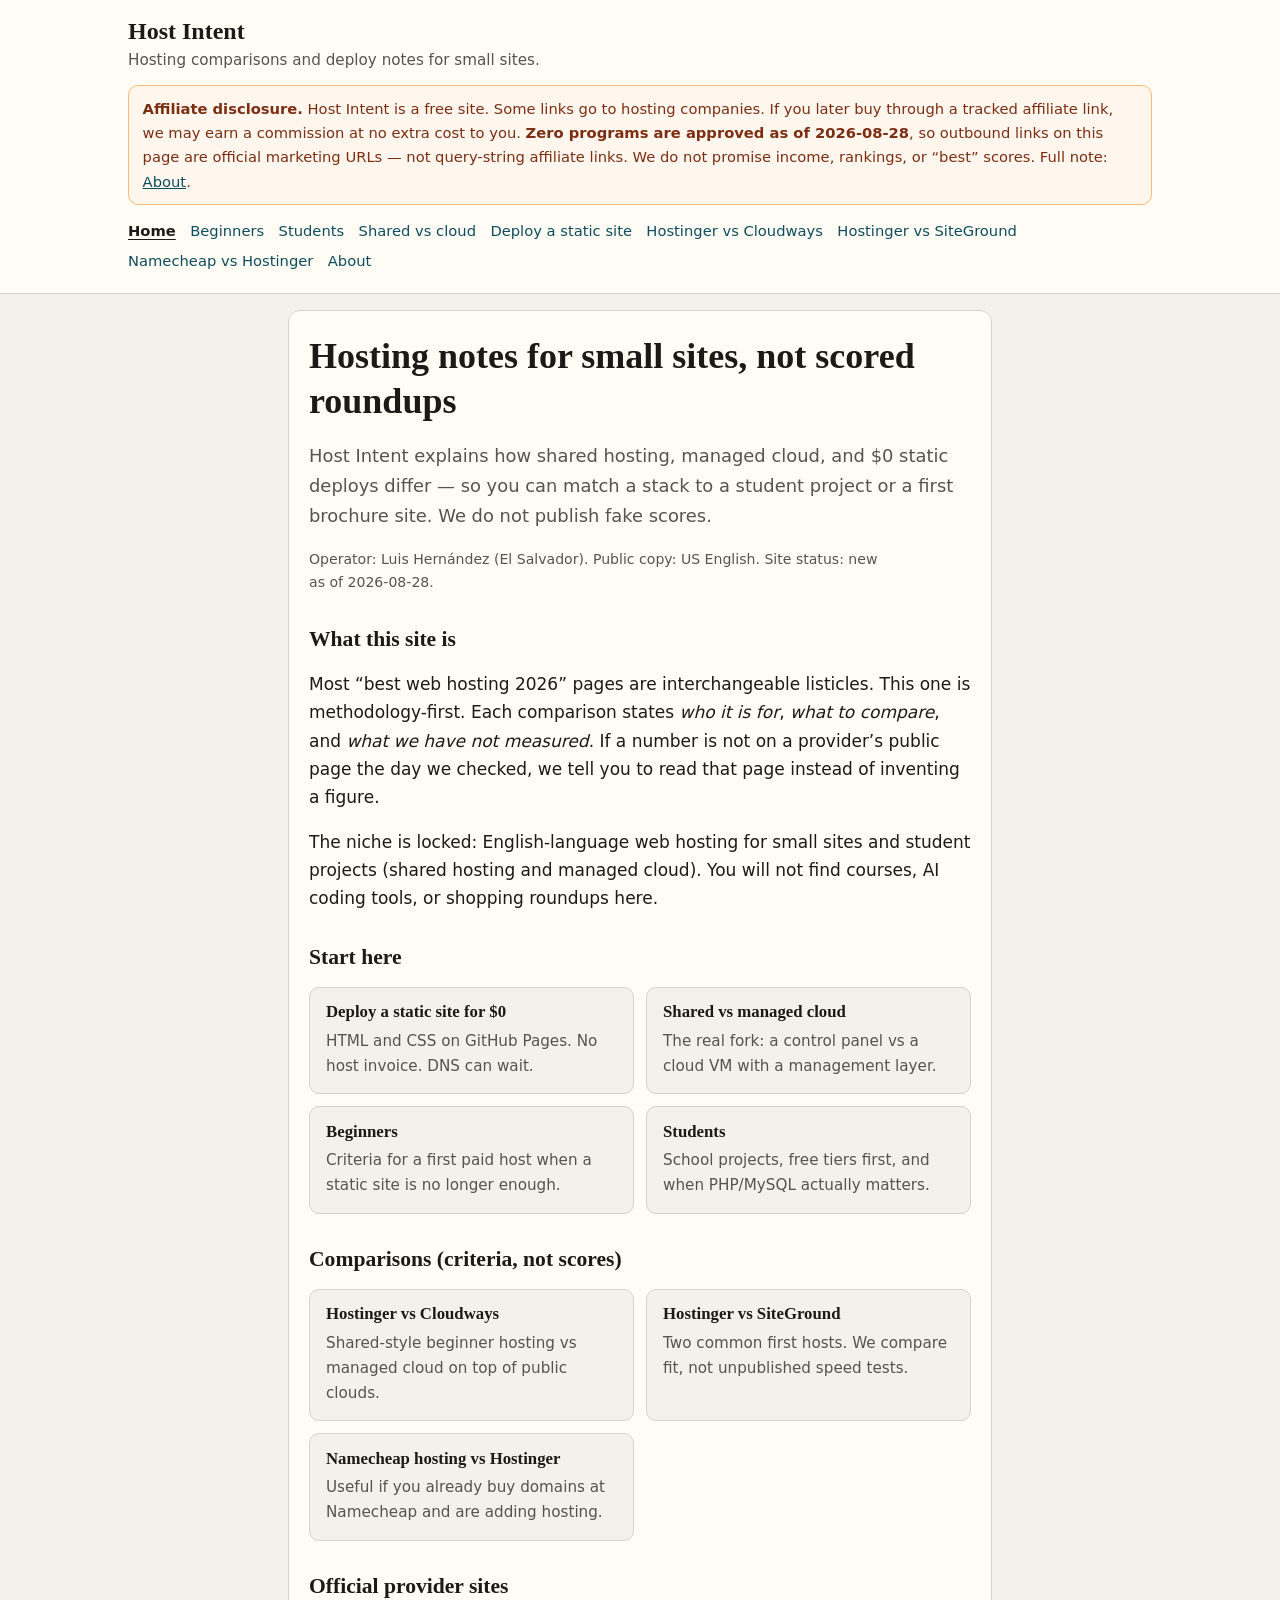
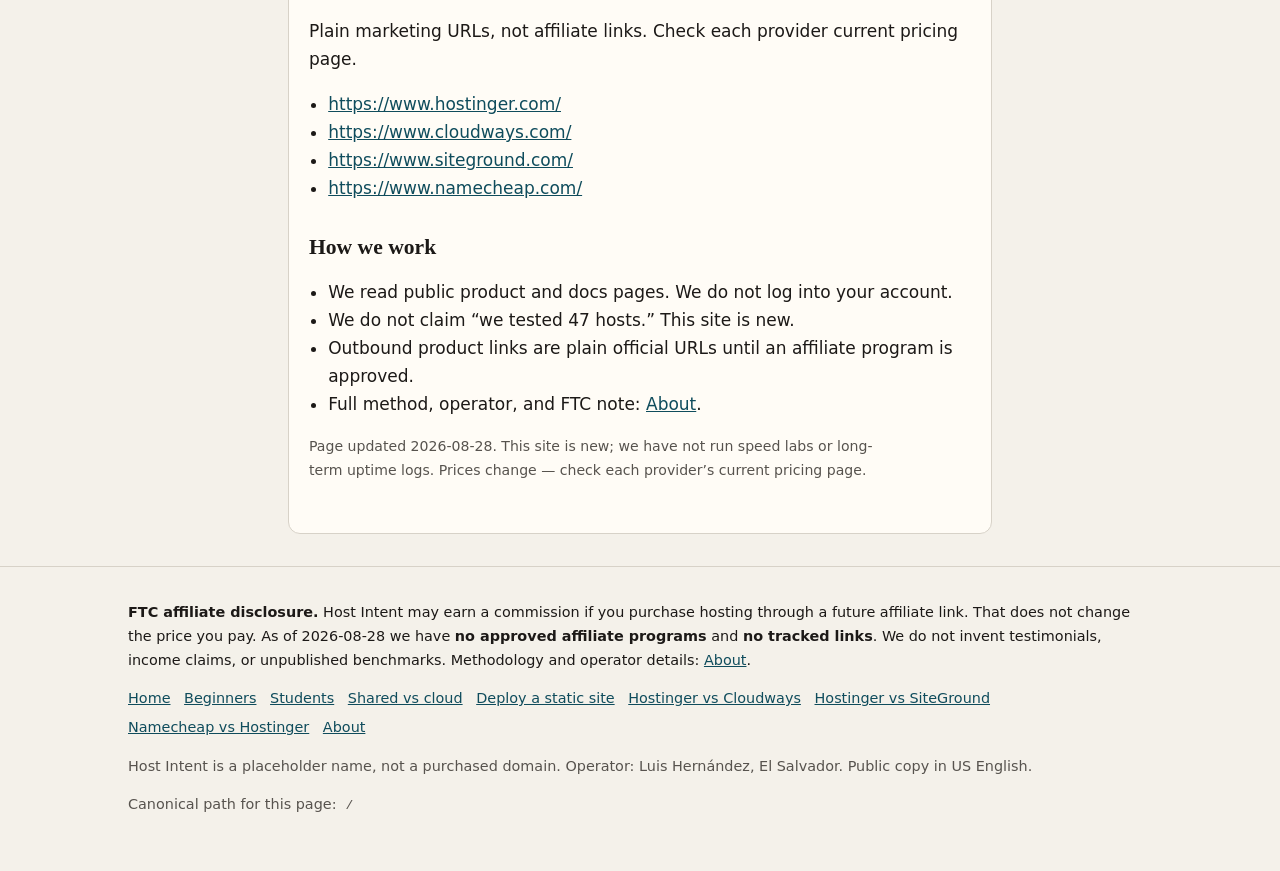
==== index.html @ 9808d824 "Add Host Intent static site (9 intent pages)." ====
<!DOCTYPE html>
<html lang="en-US">
<head>
  <meta charset="utf-8">
  <meta name="viewport" content="width=device-width, initial-scale=1">
  <title>Host Intent — hosting comparisons for small sites</title>
  <meta name="description" content="Hosting comparisons and deploy notes for small sites. Methodology-first, no fake scores. Affiliate disclosure on every page.">
  <meta name="author" content="Luis Hernández">
  <link rel="icon" href="favicon.svg" type="image/svg+xml">
  <link rel="stylesheet" href="css/style.css">
</head>
<body>
  <a class="skip" href="#content">Skip to content</a>
  <header class="site">
    <div class="wrap">
      <p class="brand"><a href="./">Host Intent</a></p>
      <p class="tagline">Hosting comparisons and deploy notes for small sites.</p>
      <p class="ftc-banner"><strong>Affiliate disclosure.</strong> Host Intent is a free site. Some links go to hosting companies. If you later buy through a tracked affiliate link, we may earn a commission at no extra cost to you. <strong>Zero programs are approved as of 2026-08-28</strong>, so outbound links on this page are official marketing URLs — not query-string affiliate links. We do not promise income, rankings, or “best” scores. Full note: <a href="about/">About</a>.</p>
      <nav class="primary" aria-label="Primary"><a href="./" aria-current="page">Home</a>
        <a href="best-web-hosting-for-beginners/">Beginners</a>
        <a href="best-hosting-for-students/">Students</a>
        <a href="shared-vs-managed-cloud-hosting/">Shared vs cloud</a>
        <a href="how-to-deploy-a-static-site/">Deploy a static site</a>
        <a href="hostinger-vs-cloudways/">Hostinger vs Cloudways</a>
        <a href="hostinger-vs-siteground/">Hostinger vs SiteGround</a>
        <a href="namecheap-hosting-vs-hostinger/">Namecheap vs Hostinger</a>
        <a href="about/">About</a>
      </nav>
    </div>
  </header>
  <main id="content">
    
    <h1>Hosting notes for small sites, not scored roundups</h1>
    <p class="lede">Host Intent explains how shared hosting, managed cloud, and $0 static deploys differ — so you can match a stack to a student project or a first brochure site. We do not publish fake scores.</p>
    <p class="meta">Operator: Luis Hernández (El Salvador). Public copy: US English. Site status: new as of 2026-08-28.</p>

    <h2>What this site is</h2>
    <p>Most “best web hosting 2026” pages are interchangeable listicles. This one is methodology-first. Each comparison states <em>who it is for</em>, <em>what to compare</em>, and <em>what we have not measured</em>. If a number is not on a provider’s public page the day we checked, we tell you to read that page instead of inventing a figure.</p>
    <p>The niche is locked: English-language web hosting for small sites and student projects (shared hosting and managed cloud). You will not find courses, AI coding tools, or shopping roundups here.</p>

    <h2>Start here</h2>
    <div class="cards">
      <a class="card" href="how-to-deploy-a-static-site/">
        <h3>Deploy a static site for $0</h3>
        <p>HTML and CSS on GitHub Pages. No host invoice. DNS can wait.</p>
      </a>
      <a class="card" href="shared-vs-managed-cloud-hosting/">
        <h3>Shared vs managed cloud</h3>
        <p>The real fork: a control panel vs a cloud VM with a management layer.</p>
      </a>
      <a class="card" href="best-web-hosting-for-beginners/">
        <h3>Beginners</h3>
        <p>Criteria for a first paid host when a static site is no longer enough.</p>
      </a>
      <a class="card" href="best-hosting-for-students/">
        <h3>Students</h3>
        <p>School projects, free tiers first, and when PHP/MySQL actually matters.</p>
      </a>
    </div>

    <h2>Comparisons (criteria, not scores)</h2>
    <div class="cards">
      <a class="card" href="hostinger-vs-cloudways/">
        <h3>Hostinger vs Cloudways</h3>
        <p>Shared-style beginner hosting vs managed cloud on top of public clouds.</p>
      </a>
      <a class="card" href="hostinger-vs-siteground/">
        <h3>Hostinger vs SiteGround</h3>
        <p>Two common first hosts. We compare fit, not unpublished speed tests.</p>
      </a>
      <a class="card" href="namecheap-hosting-vs-hostinger/">
        <h3>Namecheap hosting vs Hostinger</h3>
        <p>Useful if you already buy domains at Namecheap and are adding hosting.</p>
      </a>
    </div>

    <h2>Official provider sites</h2>
    <p>Plain marketing URLs, not affiliate links. Check each provider current pricing page.</p>
    <ul class="plain official">
      <li><a href="https://www.hostinger.com/">https://www.hostinger.com/</a></li>
      <li><a href="https://www.cloudways.com/">https://www.cloudways.com/</a></li>
      <li><a href="https://www.siteground.com/">https://www.siteground.com/</a></li>
      <li><a href="https://www.namecheap.com/">https://www.namecheap.com/</a></li>
    </ul>

    <h2>How we work</h2>
    <ul class="plain">
      <li>We read public product and docs pages. We do not log into your account.</li>
      <li>We do not claim “we tested 47 hosts.” This site is new.</li>
      <li>Outbound product links are plain official URLs until an affiliate program is approved.</li>
      <li>Full method, operator, and FTC note: <a href="about/">About</a>.</li>
    </ul>

    <p class="meta">Page updated 2026-08-28. This site is new; we have not run speed labs or long-term uptime logs. Prices change — check each provider’s current pricing page.</p>
  </main>
  <footer class="site">
    <div class="wrap">
      <p class="ftc-footer"><strong>FTC affiliate disclosure.</strong> Host Intent may earn a commission if you purchase hosting through a future affiliate link. That does not change the price you pay. As of 2026-08-28 we have <strong>no approved affiliate programs</strong> and <strong>no tracked links</strong>. We do not invent testimonials, income claims, or unpublished benchmarks. Methodology and operator details: <a href="about/">About</a>.</p>
      <nav aria-label="Footer"><a href="./" aria-current="page">Home</a>
        <a href="best-web-hosting-for-beginners/">Beginners</a>
        <a href="best-hosting-for-students/">Students</a>
        <a href="shared-vs-managed-cloud-hosting/">Shared vs cloud</a>
        <a href="how-to-deploy-a-static-site/">Deploy a static site</a>
        <a href="hostinger-vs-cloudways/">Hostinger vs Cloudways</a>
        <a href="hostinger-vs-siteground/">Hostinger vs SiteGround</a>
        <a href="namecheap-hosting-vs-hostinger/">Namecheap vs Hostinger</a>
        <a href="about/">About</a>
      </nav>
      <p>Host Intent is a placeholder name, not a purchased domain. Operator: Luis Hernández, El Salvador. Public copy in US English.</p>
      <p>Canonical path for this page: <code>/</code></p>
    </div>
  </footer>
</body>
</html>
---- css/style.css ----
/* Host Intent — system fonts only, no CDN, no plugins */
:root {
  --bg: #f4f1ea;
  --paper: #fffcf6;
  --ink: #1c1917;
  --muted: #57534e;
  --line: #d7d2c8;
  --accent: #0f4c5c;
  --accent-hover: #0a3340;
  --warn: #9a3412;
  --focus: #0f4c5c;
  --radius: 10px;
  --max: 44rem;
  --wide: 64rem;
}
*, *::before, *::after { box-sizing: border-box; }
html { scroll-behavior: smooth; }
body {
  margin: 0;
  color: var(--ink);
  background: var(--bg);
  font-family: system-ui, -apple-system, "Segoe UI", Roboto, "Helvetica Neue", Arial, sans-serif;
  font-size: 1.0625rem;
  line-height: 1.65;
}
h1, h2, h3, .brand {
  font-family: Georgia, "Times New Roman", Times, serif;
  line-height: 1.25;
  font-weight: 600;
}
h1 { font-size: clamp(1.75rem, 3vw, 2.25rem); margin: 0 0 0.5rem; }
h2 { font-size: 1.35rem; margin: 2rem 0 0.6rem; }
h3 { font-size: 1.12rem; margin: 1.4rem 0 0.4rem; }
p, li { max-width: 65ch; }
a { color: var(--accent); }
a:hover { color: var(--accent-hover); }
a:focus-visible, button:focus-visible {
  outline: 3px solid var(--focus);
  outline-offset: 2px;
}
.skip {
  position: absolute;
  left: -999px;
  top: 0;
  background: var(--paper);
  padding: 0.5rem 1rem;
  z-index: 10;
}
.skip:focus { left: 0.5rem; top: 0.5rem; }
.wrap { width: min(var(--wide), calc(100% - 2rem)); margin-inline: auto; }
header.site {
  background: var(--paper);
  border-bottom: 1px solid var(--line);
  padding: 1rem 0 0.75rem;
}
.brand {
  font-size: 1.5rem;
  margin: 0;
}
.brand a { color: var(--ink); text-decoration: none; }
.tagline { margin: 0.15rem 0 0.75rem; color: var(--muted); font-size: 0.95rem; }
.ftc-banner {
  background: #fff7ed;
  border: 1px solid #fdba74;
  color: #7c2d12;
  padding: 0.65rem 0.85rem;
  border-radius: var(--radius);
  font-size: 0.92rem;
  max-width: none;
  margin: 0 0 0.85rem;
}
nav.primary {
  display: flex;
  flex-wrap: wrap;
  gap: 0.35rem 0.9rem;
  font-size: 0.92rem;
  padding-bottom: 0.5rem;
}
nav.primary a { text-decoration: none; }
nav.primary a[aria-current="page"] {
  font-weight: 700;
  color: var(--ink);
  text-decoration: underline;
  text-underline-offset: 3px;
}
main {
  background: var(--paper);
  margin: 1rem auto 2rem;
  padding: 1.4rem 1.25rem 2rem;
  border: 1px solid var(--line);
  border-radius: 12px;
  width: min(var(--max), calc(100% - 2rem));
}
.lede { font-size: 1.12rem; color: var(--muted); }
.meta { font-size: 0.88rem; color: var(--muted); margin: 0 0 1.2rem; }
.note, .not-measured, .criteria {
  background: var(--bg);
  border: 1px solid var(--line);
  border-radius: var(--radius);
  padding: 0.85rem 1rem;
  margin: 1rem 0;
}
.not-measured { border-left: 4px solid var(--warn); }
.criteria { border-left: 4px solid var(--accent); }
.cards {
  display: grid;
  gap: 0.75rem;
  margin: 1rem 0 0;
}
@media (min-width: 640px) {
  .cards { grid-template-columns: 1fr 1fr; }
}
.card {
  display: block;
  border: 1px solid var(--line);
  border-radius: var(--radius);
  padding: 0.9rem 1rem;
  text-decoration: none;
  color: inherit;
  background: var(--bg);
}
.card:hover { border-color: var(--accent); }
.card h2, .card h3 { margin: 0 0 0.35rem; font-size: 1.05rem; }
.card p { margin: 0; color: var(--muted); font-size: 0.95rem; }
ul.plain { padding-left: 1.2rem; }
dt { font-weight: 650; margin-top: 0.85rem; }
dd { margin-left: 0; }
.official a { overflow-wrap: anywhere; }
footer.site {
  border-top: 1px solid var(--line);
  padding: 1.25rem 0 2.5rem;
  font-size: 0.9rem;
  color: var(--muted);
}
footer.site .wrap p { max-width: none; }
footer.site nav { margin: 0.75rem 0; display: flex; flex-wrap: wrap; gap: 0.35rem 0.85rem; }
.ftc-footer { color: var(--ink); }
code, kbd {
  font-family: ui-monospace, SFMono-Regular, Menlo, Consolas, monospace;
  font-size: 0.9em;
  background: var(--bg);
  padding: 0.1em 0.35em;
  border-radius: 4px;
}
pre {
  background: #1c1917;
  color: #f5f5f4;
  padding: 0.9rem 1rem;
  overflow-x: auto;
  border-radius: var(--radius);
  font-size: 0.88rem;
}
pre code { background: none; color: inherit; padding: 0; }
table {
  width: 100%;
  border-collapse: collapse;
  font-size: 0.95rem;
  margin: 1rem 0;
}
th, td {
  text-align: left;
  vertical-align: top;
  border-bottom: 1px solid var(--line);
  padding: 0.45rem 0.4rem;
}
th { font-weight: 650; }
.who { margin: 0; }
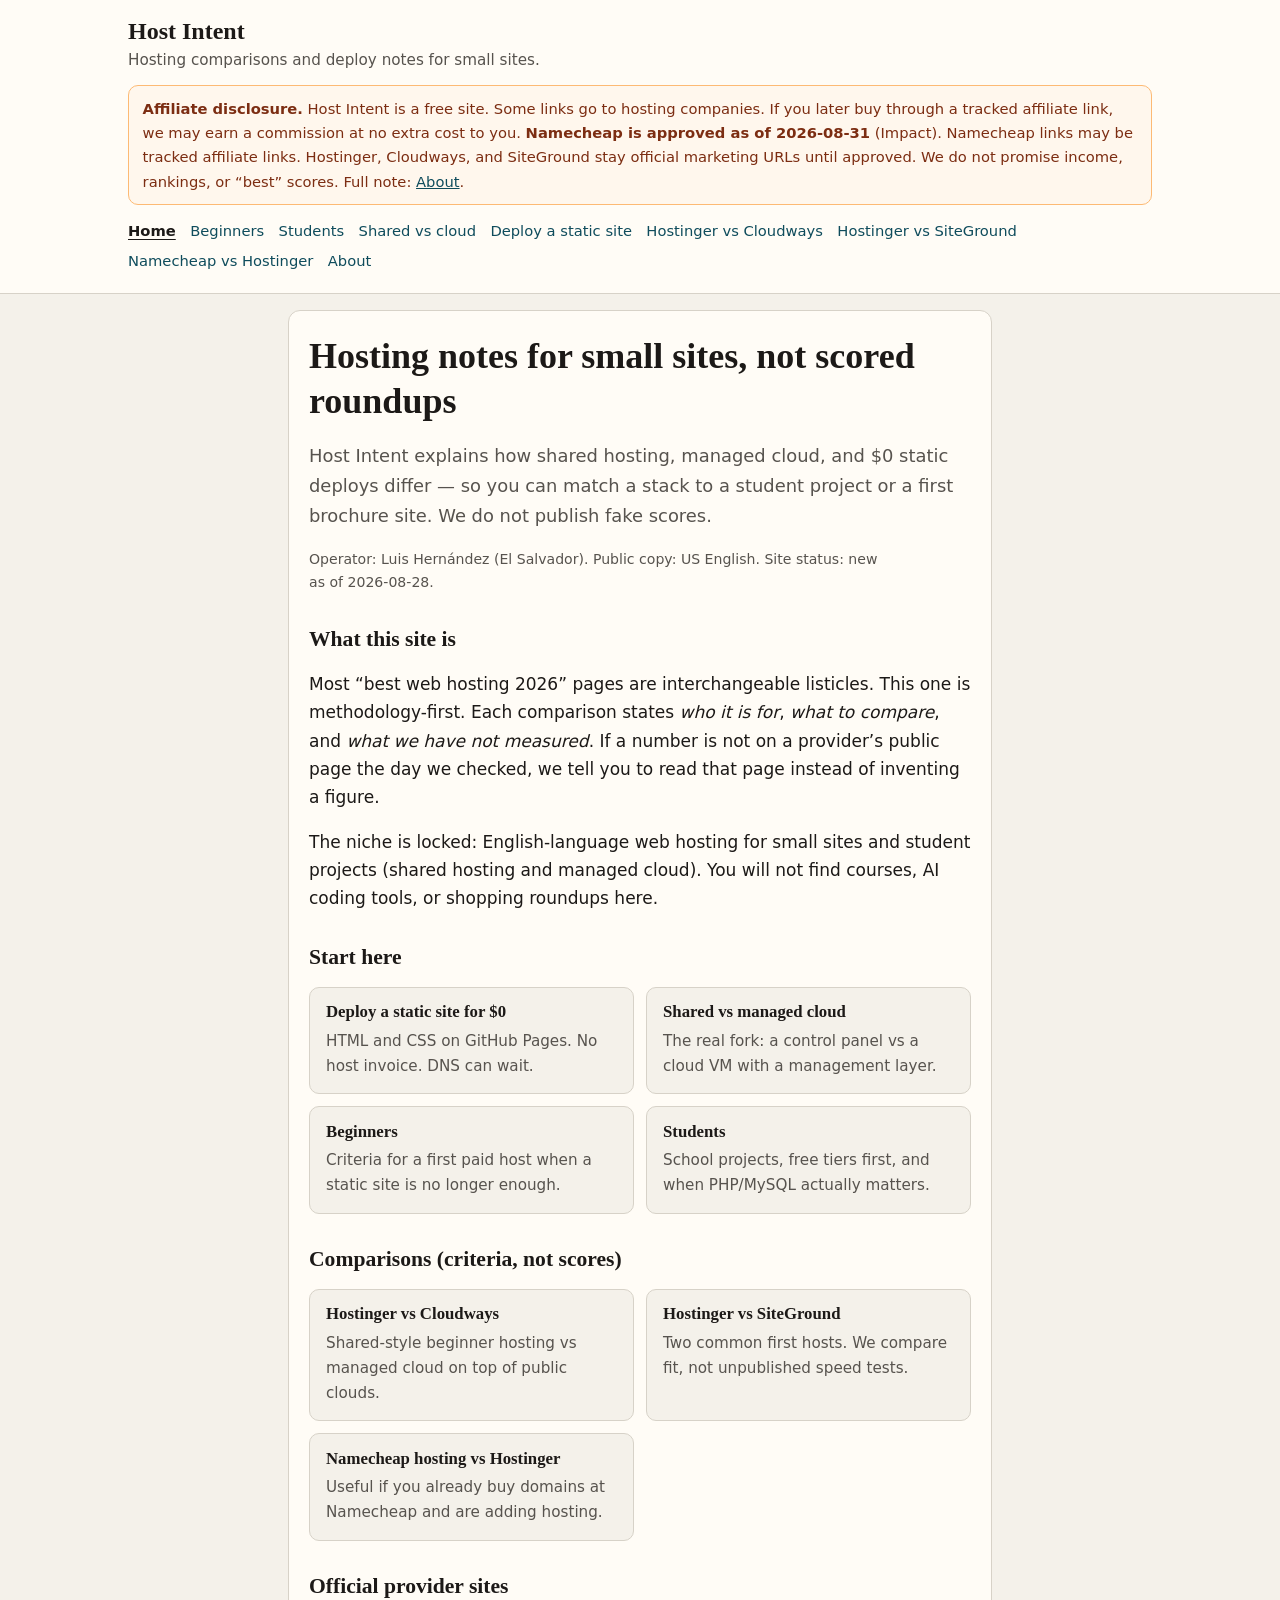
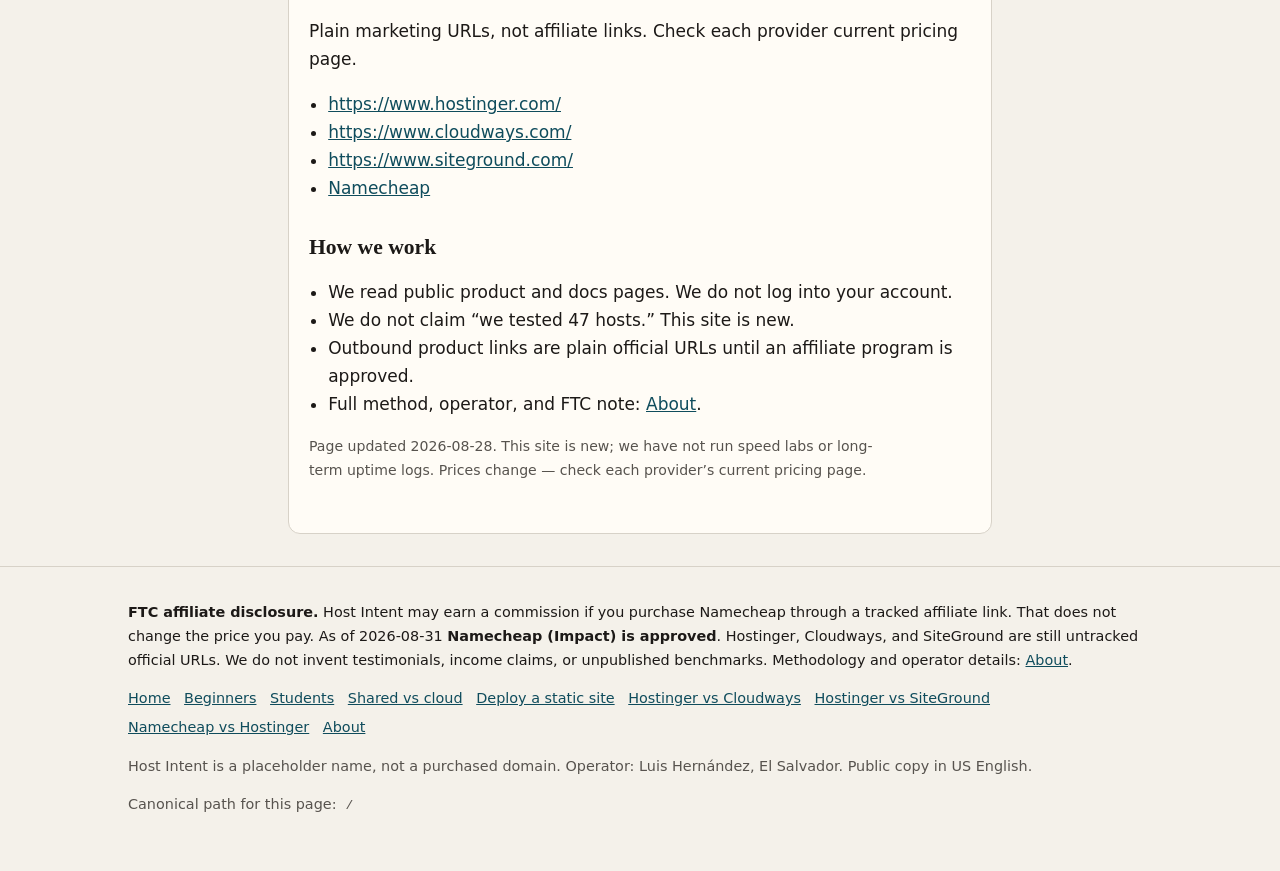
==== commit 3c9c06ab: "Track approved Namecheap Impact links and update FTC. Namecheap is approved as of 2026-08-31. Swap o" ====
--- a/index.html
+++ b/index.html
@@ -6,6 +6,7 @@
   <title>Host Intent — hosting comparisons for small sites</title>
   <meta name="description" content="Hosting comparisons and deploy notes for small sites. Methodology-first, no fake scores. Affiliate disclosure on every page.">
   <meta name="author" content="Luis Hernández">
+  <meta name='impact-site-verification' value='98e50b40-ed8d-45e0-9923-0b306eca4242'>
   <link rel="icon" href="favicon.svg" type="image/svg+xml">
   <link rel="stylesheet" href="css/style.css">
 </head>
@@ -15,7 +16,7 @@
     <div class="wrap">
       <p class="brand"><a href="./">Host Intent</a></p>
       <p class="tagline">Hosting comparisons and deploy notes for small sites.</p>
-      <p class="ftc-banner"><strong>Affiliate disclosure.</strong> Host Intent is a free site. Some links go to hosting companies. If you later buy through a tracked affiliate link, we may earn a commission at no extra cost to you. <strong>Zero programs are approved as of 2026-08-28</strong>, so outbound links on this page are official marketing URLs — not query-string affiliate links. We do not promise income, rankings, or “best” scores. Full note: <a href="about/">About</a>.</p>
+      <p class="ftc-banner"><strong>Affiliate disclosure.</strong> Host Intent is a free site. Some links go to hosting companies. If you later buy through a tracked affiliate link, we may earn a commission at no extra cost to you. <strong>Namecheap is approved as of 2026-08-31</strong> (Impact). Namecheap links may be tracked affiliate links. Hostinger, Cloudways, and SiteGround stay official marketing URLs until approved. We do not promise income, rankings, or “best” scores. Full note: <a href="about/">About</a>.</p>
       <nav class="primary" aria-label="Primary"><a href="./" aria-current="page">Home</a>
         <a href="best-web-hosting-for-beginners/">Beginners</a>
         <a href="best-hosting-for-students/">Students</a>
@@ -80,7 +81,7 @@
       <li><a href="https://www.hostinger.com/">https://www.hostinger.com/</a></li>
       <li><a href="https://www.cloudways.com/">https://www.cloudways.com/</a></li>
       <li><a href="https://www.siteground.com/">https://www.siteground.com/</a></li>
-      <li><a href="https://www.namecheap.com/">https://www.namecheap.com/</a></li>
+      <li><a href="https://namecheap.pxf.io/c/7699650/1632743/5618?subId1=hi-hub&amp;subId2=host-intent" rel="sponsored">Namecheap</a></li>
     </ul>
 
     <h2>How we work</h2>
@@ -95,7 +96,7 @@
   </main>
   <footer class="site">
     <div class="wrap">
-      <p class="ftc-footer"><strong>FTC affiliate disclosure.</strong> Host Intent may earn a commission if you purchase hosting through a future affiliate link. That does not change the price you pay. As of 2026-08-28 we have <strong>no approved affiliate programs</strong> and <strong>no tracked links</strong>. We do not invent testimonials, income claims, or unpublished benchmarks. Methodology and operator details: <a href="about/">About</a>.</p>
+      <p class="ftc-footer"><strong>FTC affiliate disclosure.</strong> Host Intent may earn a commission if you purchase Namecheap through a tracked affiliate link. That does not change the price you pay. As of 2026-08-31 <strong>Namecheap (Impact) is approved</strong>. Hostinger, Cloudways, and SiteGround are still untracked official URLs. We do not invent testimonials, income claims, or unpublished benchmarks. Methodology and operator details: <a href="about/">About</a>.</p>
       <nav aria-label="Footer"><a href="./" aria-current="page">Home</a>
         <a href="best-web-hosting-for-beginners/">Beginners</a>
         <a href="best-hosting-for-students/">Students</a>
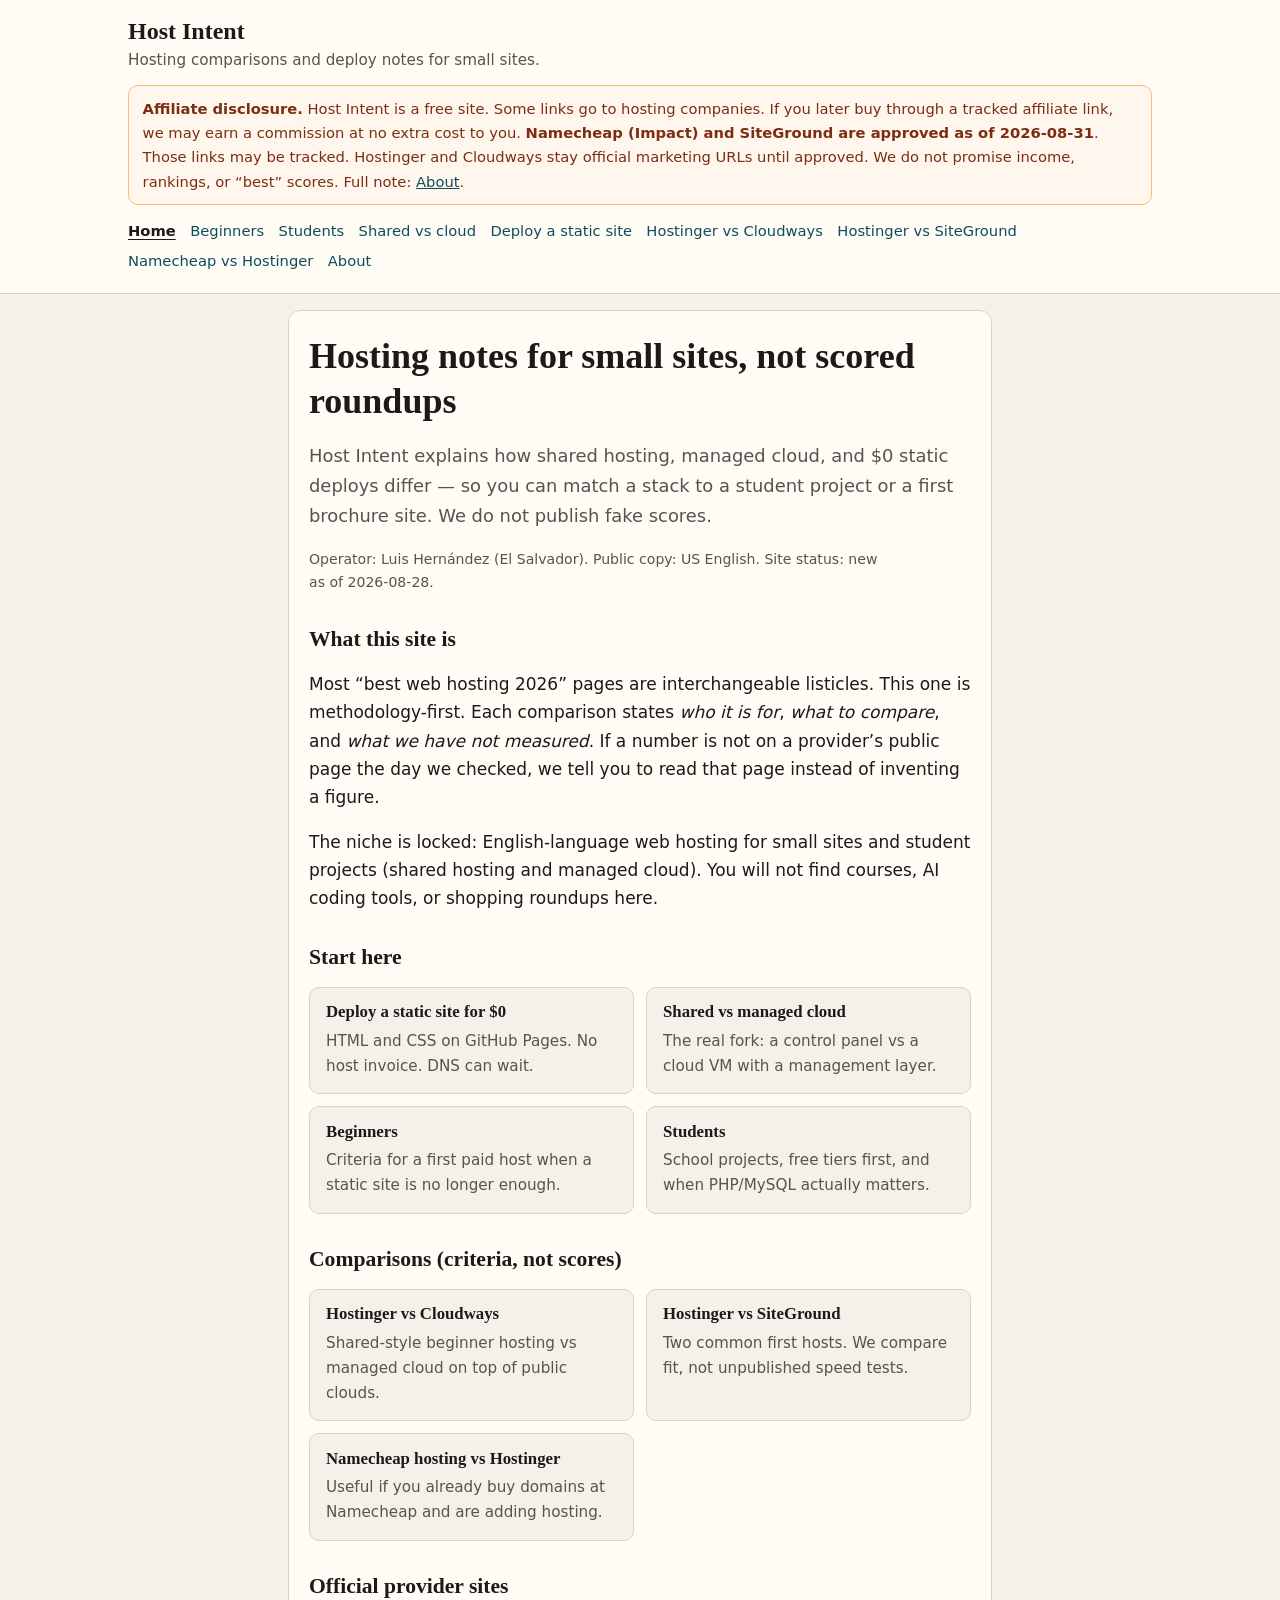
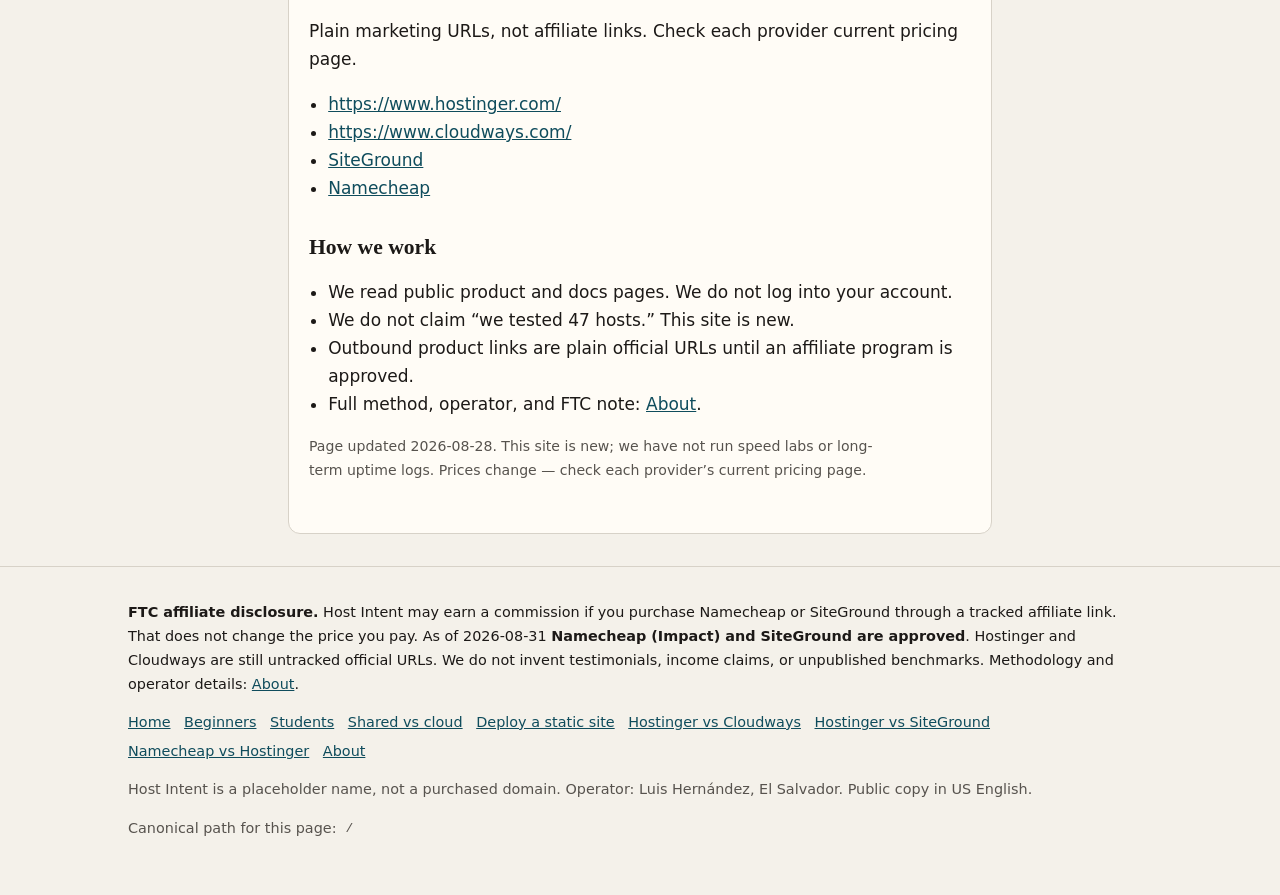
==== commit fe084722: "Track approved SiteGround affiliate links and update FTC. SiteGround is approved as of 2026-08-31. U" ====
--- a/index.html
+++ b/index.html
@@ -16,7 +16,7 @@
     <div class="wrap">
       <p class="brand"><a href="./">Host Intent</a></p>
       <p class="tagline">Hosting comparisons and deploy notes for small sites.</p>
-      <p class="ftc-banner"><strong>Affiliate disclosure.</strong> Host Intent is a free site. Some links go to hosting companies. If you later buy through a tracked affiliate link, we may earn a commission at no extra cost to you. <strong>Namecheap is approved as of 2026-08-31</strong> (Impact). Namecheap links may be tracked affiliate links. Hostinger, Cloudways, and SiteGround stay official marketing URLs until approved. We do not promise income, rankings, or “best” scores. Full note: <a href="about/">About</a>.</p>
+      <p class="ftc-banner"><strong>Affiliate disclosure.</strong> Host Intent is a free site. Some links go to hosting companies. If you later buy through a tracked affiliate link, we may earn a commission at no extra cost to you. <strong>Namecheap (Impact) and SiteGround are approved as of 2026-08-31</strong>. Those links may be tracked. Hostinger and Cloudways stay official marketing URLs until approved. We do not promise income, rankings, or “best” scores. Full note: <a href="about/">About</a>.</p>
       <nav class="primary" aria-label="Primary"><a href="./" aria-current="page">Home</a>
         <a href="best-web-hosting-for-beginners/">Beginners</a>
         <a href="best-hosting-for-students/">Students</a>
@@ -80,7 +80,7 @@
     <ul class="plain official">
       <li><a href="https://www.hostinger.com/">https://www.hostinger.com/</a></li>
       <li><a href="https://www.cloudways.com/">https://www.cloudways.com/</a></li>
-      <li><a href="https://www.siteground.com/">https://www.siteground.com/</a></li>
+      <li><a href="https://www.siteground.com/index.htm?afcode=ca3e5f79665051eeba53d5917cbd94e7" rel="sponsored">SiteGround</a></li>
       <li><a href="https://namecheap.pxf.io/c/7699650/1632743/5618?subId1=hi-hub&amp;subId2=host-intent" rel="sponsored">Namecheap</a></li>
     </ul>
 
@@ -96,7 +96,7 @@
   </main>
   <footer class="site">
     <div class="wrap">
-      <p class="ftc-footer"><strong>FTC affiliate disclosure.</strong> Host Intent may earn a commission if you purchase Namecheap through a tracked affiliate link. That does not change the price you pay. As of 2026-08-31 <strong>Namecheap (Impact) is approved</strong>. Hostinger, Cloudways, and SiteGround are still untracked official URLs. We do not invent testimonials, income claims, or unpublished benchmarks. Methodology and operator details: <a href="about/">About</a>.</p>
+      <p class="ftc-footer"><strong>FTC affiliate disclosure.</strong> Host Intent may earn a commission if you purchase Namecheap or SiteGround through a tracked affiliate link. That does not change the price you pay. As of 2026-08-31 <strong>Namecheap (Impact) and SiteGround are approved</strong>. Hostinger and Cloudways are still untracked official URLs. We do not invent testimonials, income claims, or unpublished benchmarks. Methodology and operator details: <a href="about/">About</a>.</p>
       <nav aria-label="Footer"><a href="./" aria-current="page">Home</a>
         <a href="best-web-hosting-for-beginners/">Beginners</a>
         <a href="best-hosting-for-students/">Students</a>
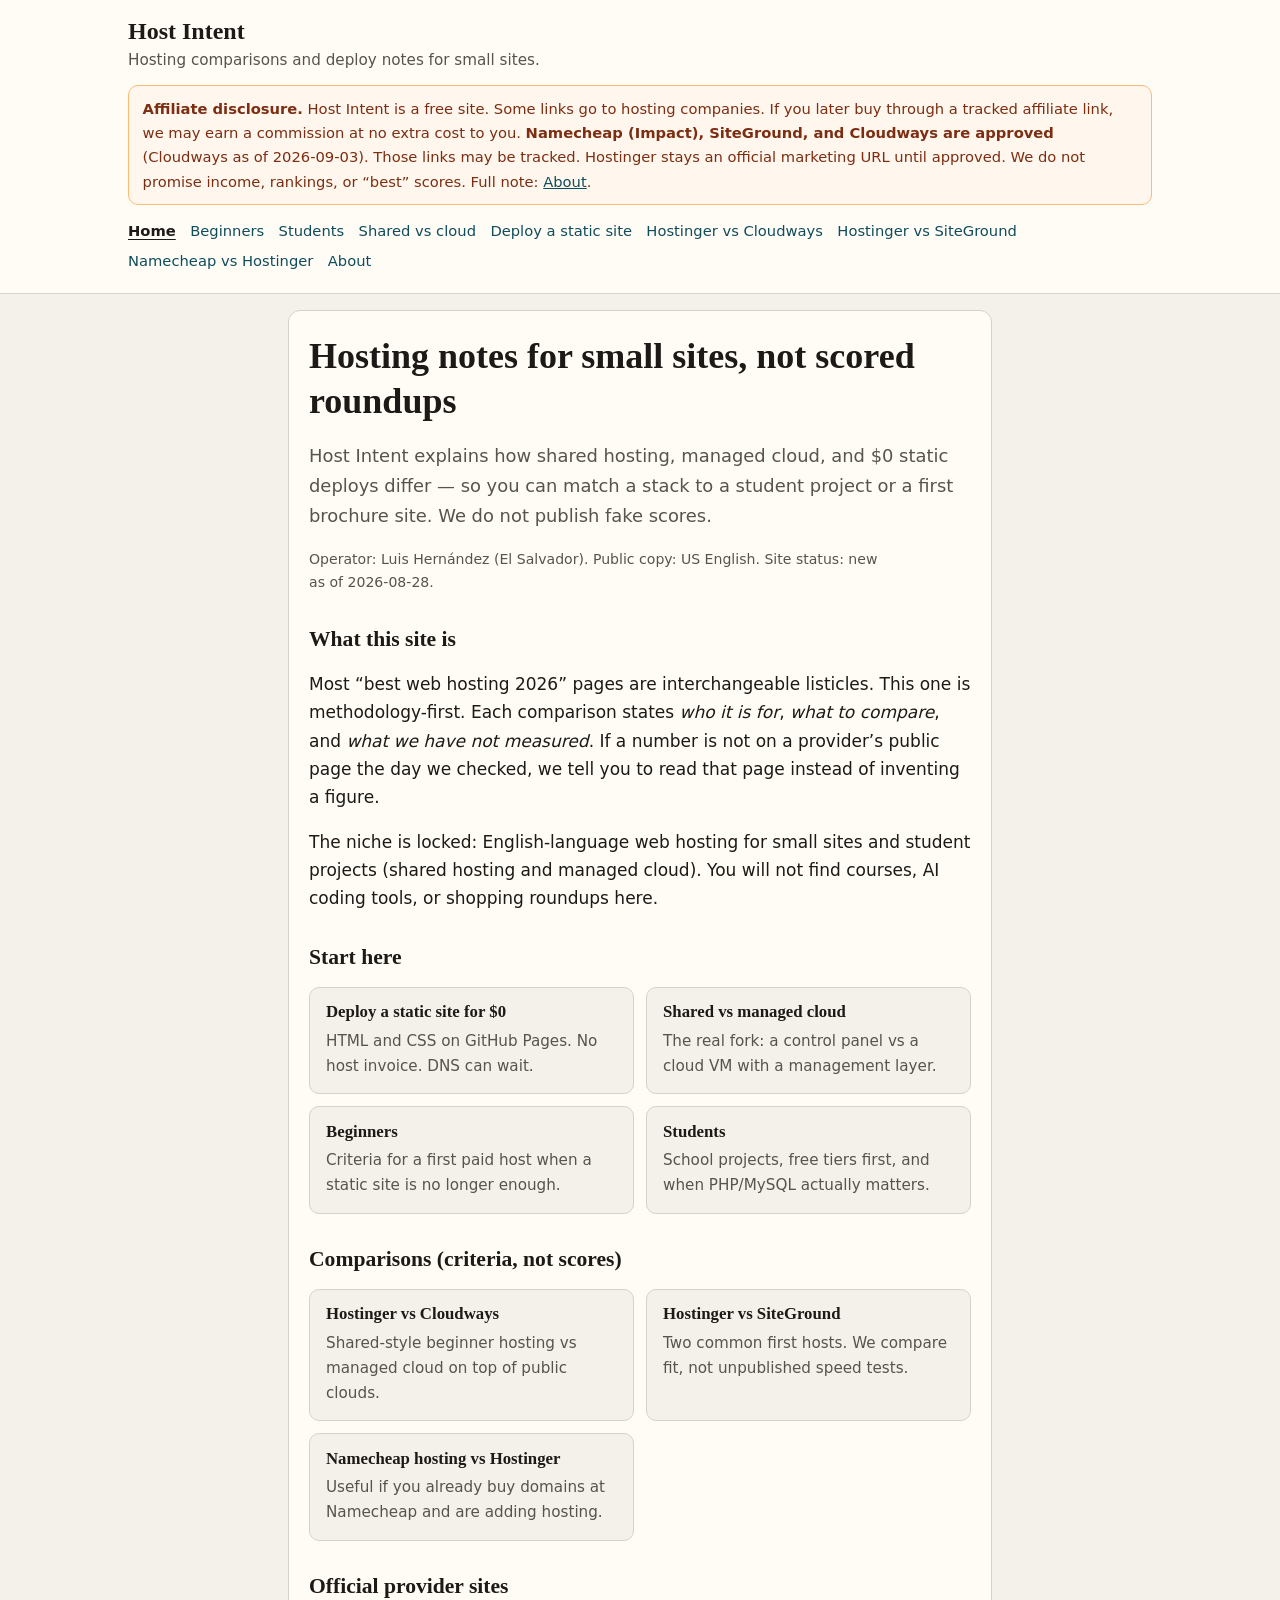
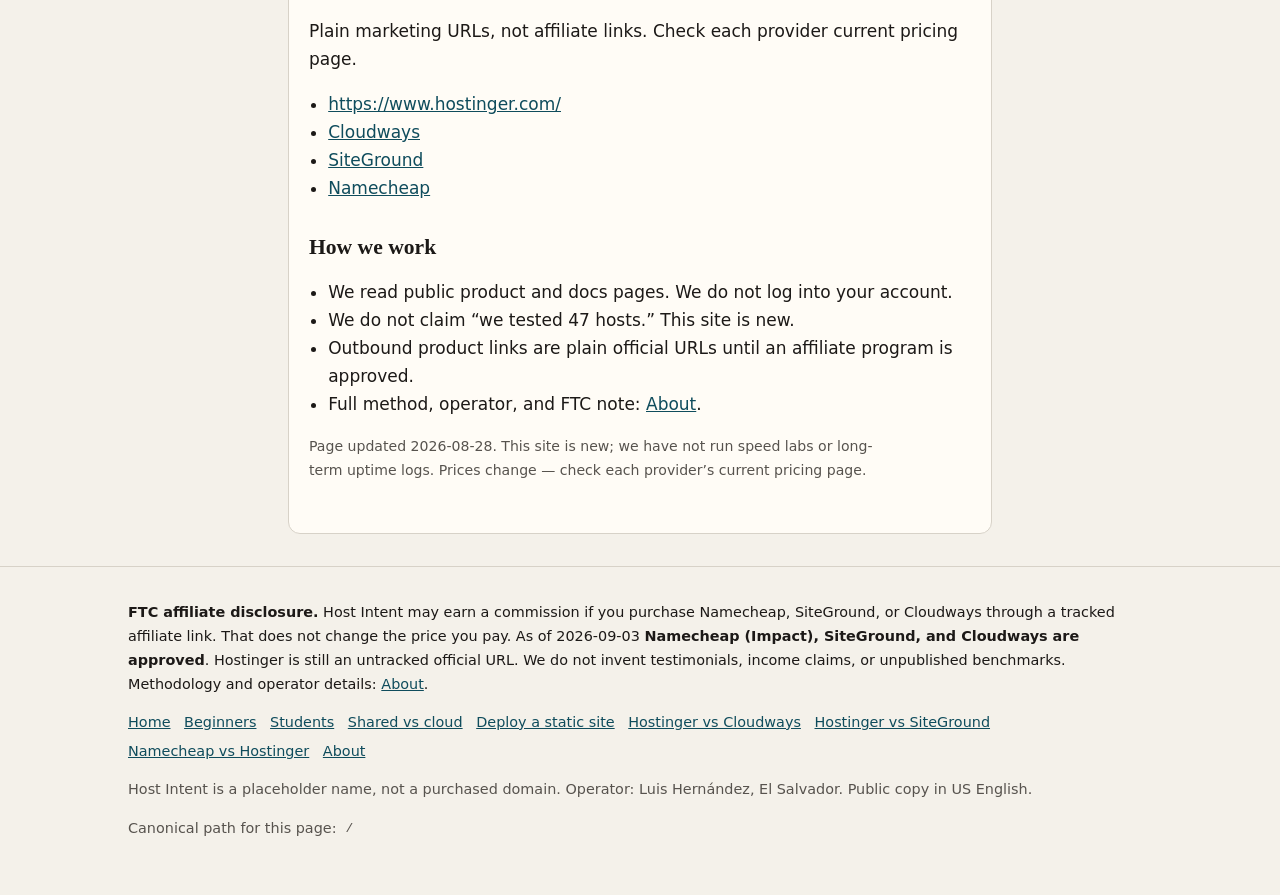
==== commit ac037b5c: "Track approved Cloudways affiliate links and update FTC. Cloudways is approved as of 2026-09-03. Use" ====
--- a/index.html
+++ b/index.html
@@ -16,7 +16,7 @@
     <div class="wrap">
       <p class="brand"><a href="./">Host Intent</a></p>
       <p class="tagline">Hosting comparisons and deploy notes for small sites.</p>
-      <p class="ftc-banner"><strong>Affiliate disclosure.</strong> Host Intent is a free site. Some links go to hosting companies. If you later buy through a tracked affiliate link, we may earn a commission at no extra cost to you. <strong>Namecheap (Impact) and SiteGround are approved as of 2026-08-31</strong>. Those links may be tracked. Hostinger and Cloudways stay official marketing URLs until approved. We do not promise income, rankings, or “best” scores. Full note: <a href="about/">About</a>.</p>
+      <p class="ftc-banner"><strong>Affiliate disclosure.</strong> Host Intent is a free site. Some links go to hosting companies. If you later buy through a tracked affiliate link, we may earn a commission at no extra cost to you. <strong>Namecheap (Impact), SiteGround, and Cloudways are approved</strong> (Cloudways as of 2026-09-03). Those links may be tracked. Hostinger stays an official marketing URL until approved. We do not promise income, rankings, or “best” scores. Full note: <a href="about/">About</a>.</p>
       <nav class="primary" aria-label="Primary"><a href="./" aria-current="page">Home</a>
         <a href="best-web-hosting-for-beginners/">Beginners</a>
         <a href="best-hosting-for-students/">Students</a>
@@ -79,7 +79,7 @@
     <p>Plain marketing URLs, not affiliate links. Check each provider current pricing page.</p>
     <ul class="plain official">
       <li><a href="https://www.hostinger.com/">https://www.hostinger.com/</a></li>
-      <li><a href="https://www.cloudways.com/">https://www.cloudways.com/</a></li>
+      <li><a href="https://www.cloudways.com/en/?id=2203673" rel="sponsored">Cloudways</a></li>
       <li><a href="https://www.siteground.com/index.htm?afcode=ca3e5f79665051eeba53d5917cbd94e7" rel="sponsored">SiteGround</a></li>
       <li><a href="https://namecheap.pxf.io/c/7699650/1632743/5618?subId1=hi-hub&amp;subId2=host-intent" rel="sponsored">Namecheap</a></li>
     </ul>
@@ -96,7 +96,7 @@
   </main>
   <footer class="site">
     <div class="wrap">
-      <p class="ftc-footer"><strong>FTC affiliate disclosure.</strong> Host Intent may earn a commission if you purchase Namecheap or SiteGround through a tracked affiliate link. That does not change the price you pay. As of 2026-08-31 <strong>Namecheap (Impact) and SiteGround are approved</strong>. Hostinger and Cloudways are still untracked official URLs. We do not invent testimonials, income claims, or unpublished benchmarks. Methodology and operator details: <a href="about/">About</a>.</p>
+      <p class="ftc-footer"><strong>FTC affiliate disclosure.</strong> Host Intent may earn a commission if you purchase Namecheap, SiteGround, or Cloudways through a tracked affiliate link. That does not change the price you pay. As of 2026-09-03 <strong>Namecheap (Impact), SiteGround, and Cloudways are approved</strong>. Hostinger is still an untracked official URL. We do not invent testimonials, income claims, or unpublished benchmarks. Methodology and operator details: <a href="about/">About</a>.</p>
       <nav aria-label="Footer"><a href="./" aria-current="page">Home</a>
         <a href="best-web-hosting-for-beginners/">Beginners</a>
         <a href="best-hosting-for-students/">Students</a>
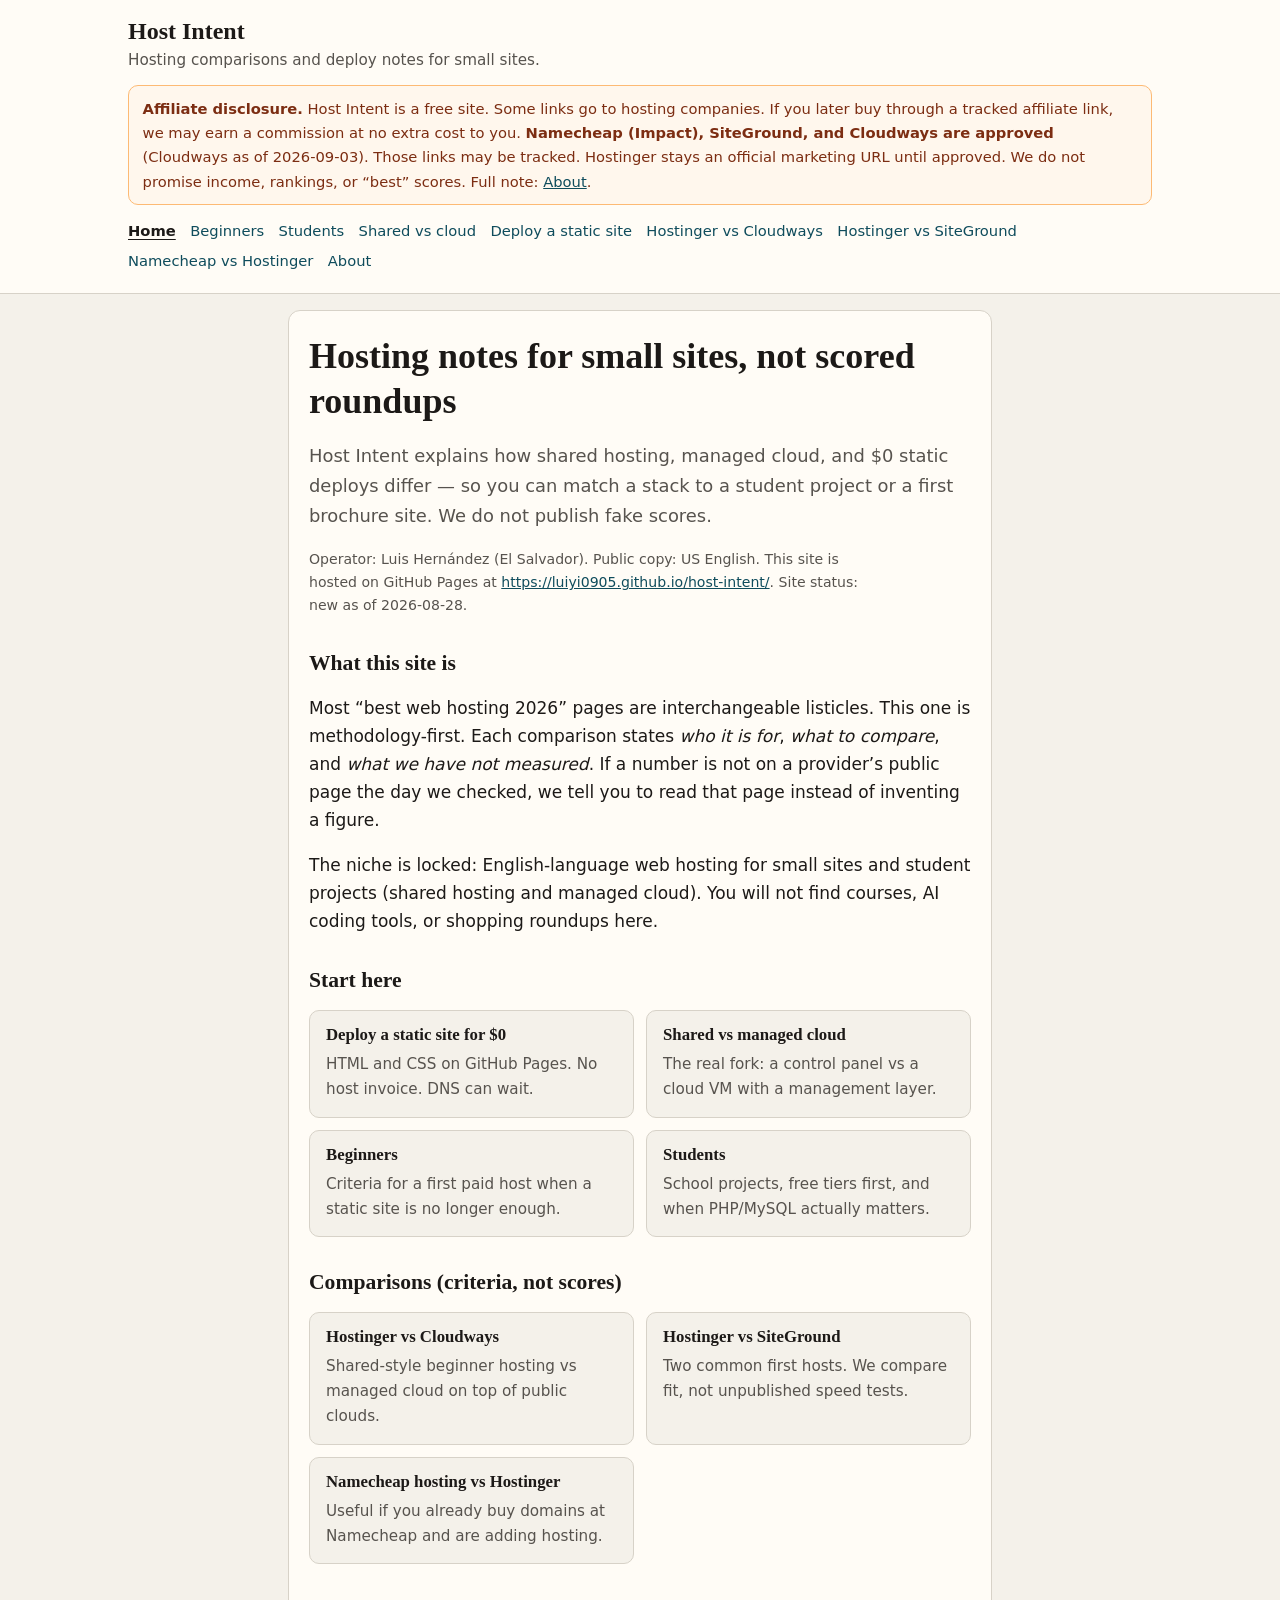
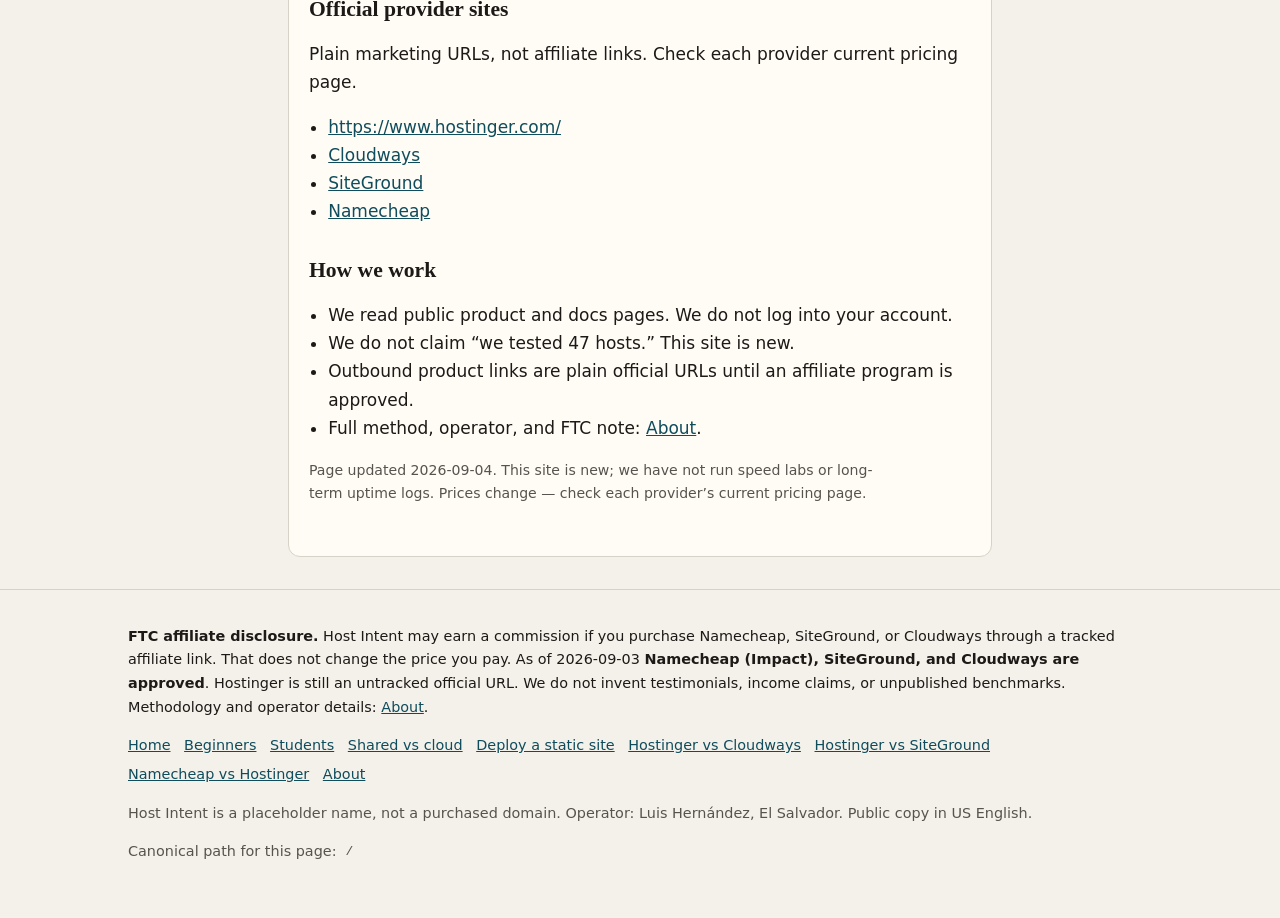
==== commit 25b4779a: "Deepen Hostinger vs Cloudways and fix the live deploy tutorial. Week-2 content pass: product-shape c" ====
--- a/index.html
+++ b/index.html
@@ -33,7 +33,7 @@
     
     <h1>Hosting notes for small sites, not scored roundups</h1>
     <p class="lede">Host Intent explains how shared hosting, managed cloud, and $0 static deploys differ — so you can match a stack to a student project or a first brochure site. We do not publish fake scores.</p>
-    <p class="meta">Operator: Luis Hernández (El Salvador). Public copy: US English. Site status: new as of 2026-08-28.</p>
+    <p class="meta">Operator: Luis Hernández (El Salvador). Public copy: US English. This site is hosted on GitHub Pages at <a href="https://luiyi0905.github.io/host-intent/">https://luiyi0905.github.io/host-intent/</a>. Site status: new as of 2026-08-28.</p>
 
     <h2>What this site is</h2>
     <p>Most “best web hosting 2026” pages are interchangeable listicles. This one is methodology-first. Each comparison states <em>who it is for</em>, <em>what to compare</em>, and <em>what we have not measured</em>. If a number is not on a provider’s public page the day we checked, we tell you to read that page instead of inventing a figure.</p>
@@ -92,7 +92,7 @@
       <li>Full method, operator, and FTC note: <a href="about/">About</a>.</li>
     </ul>
 
-    <p class="meta">Page updated 2026-08-28. This site is new; we have not run speed labs or long-term uptime logs. Prices change — check each provider’s current pricing page.</p>
+    <p class="meta">Page updated 2026-09-04. This site is new; we have not run speed labs or long-term uptime logs. Prices change — check each provider’s current pricing page.</p>
   </main>
   <footer class="site">
     <div class="wrap">
